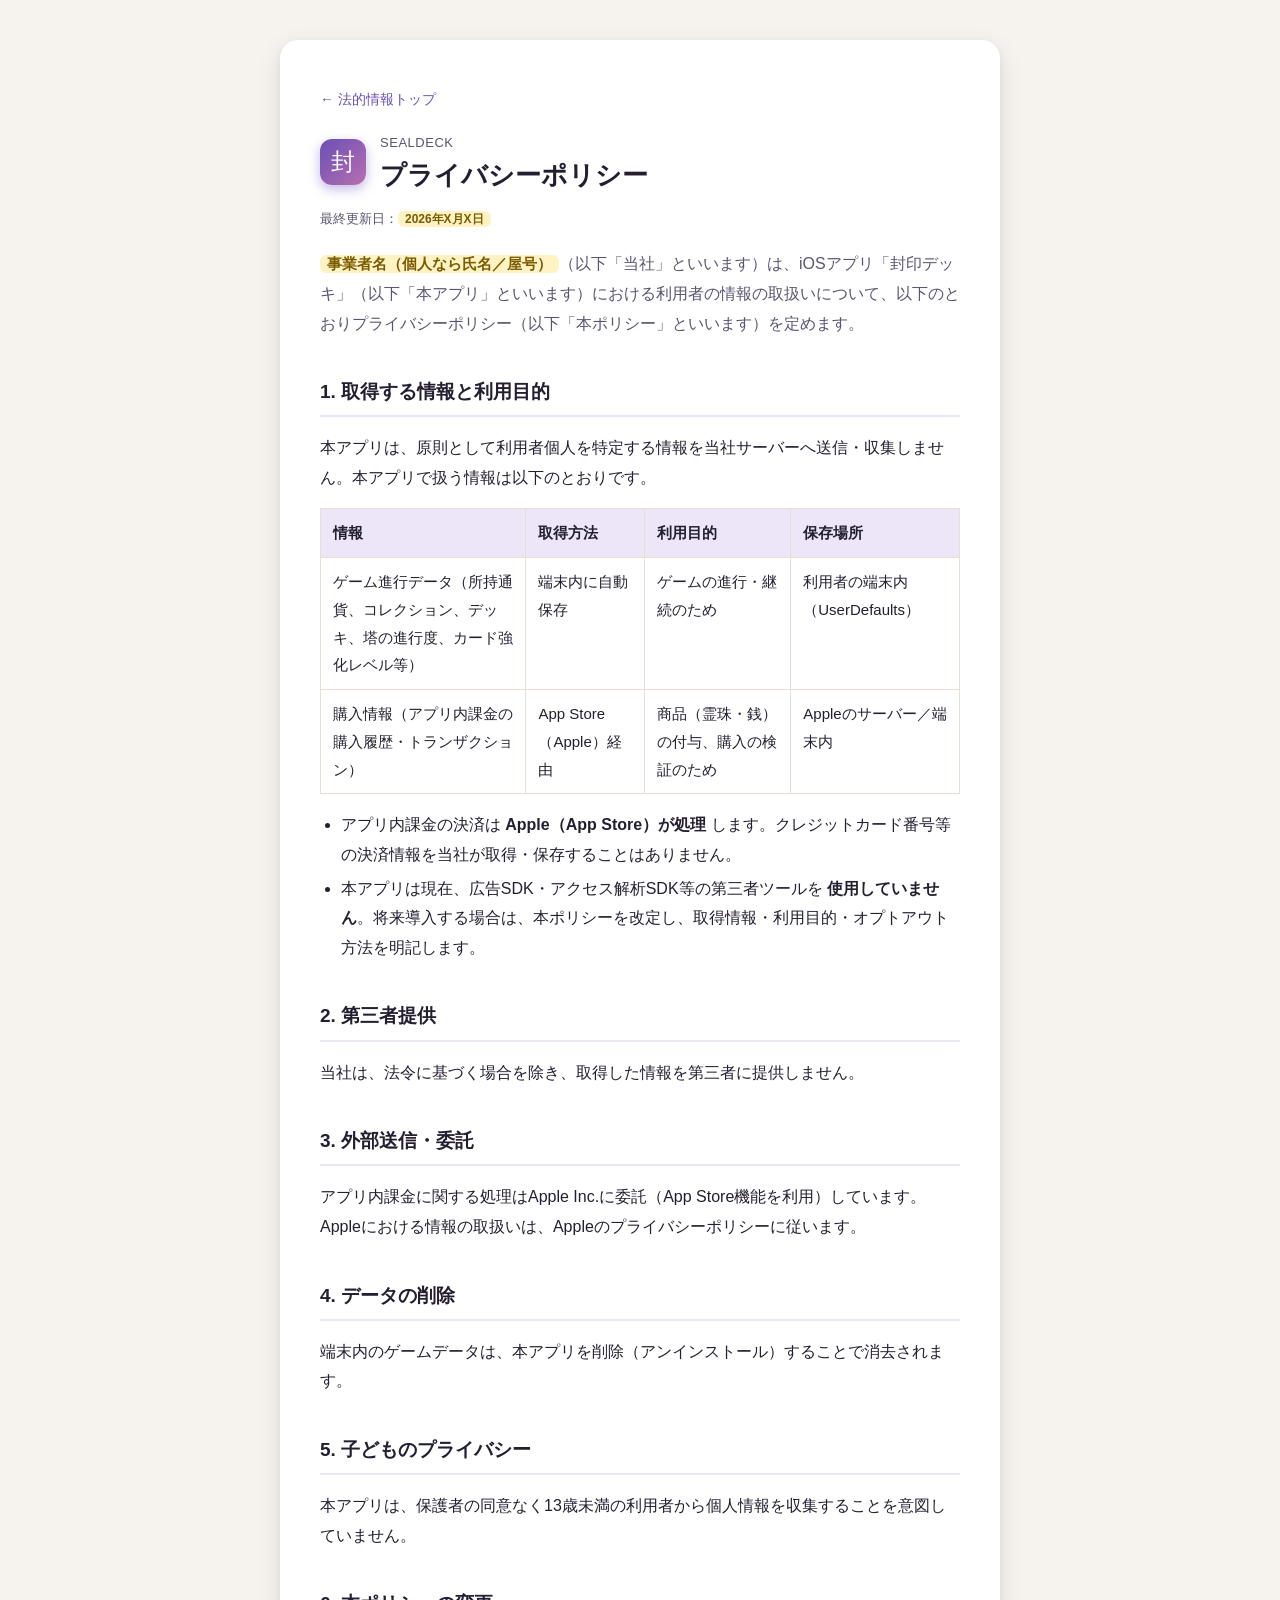
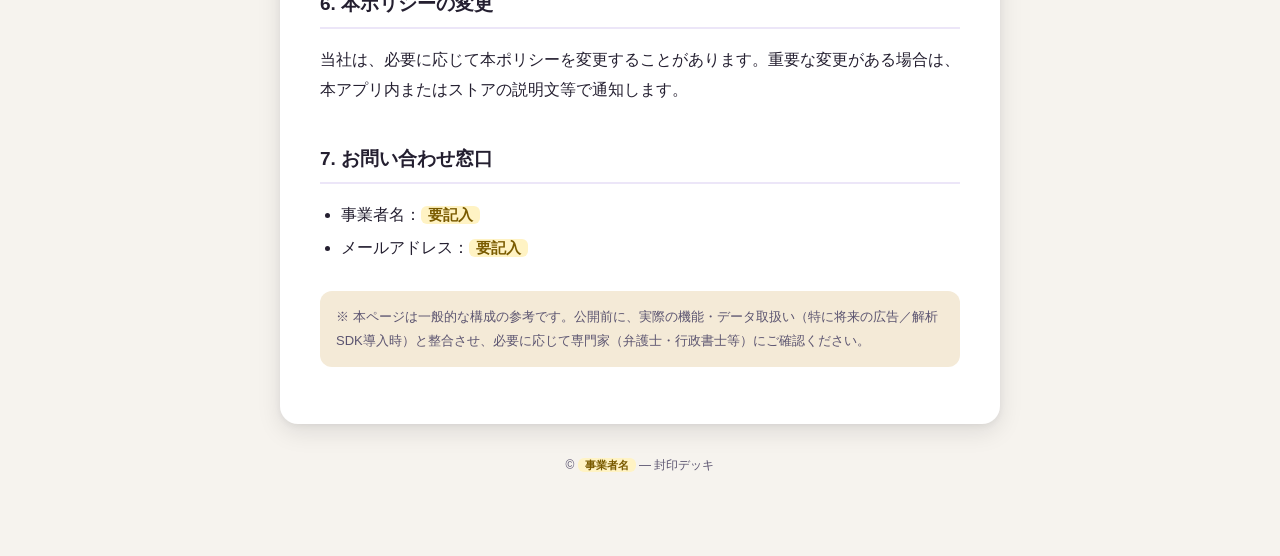
==== privacy.html @ 7f95fdf8 "封印デッキ 法務サイト（プライバシー/利用規約/特商法）初版" ====
<!DOCTYPE html>
<html lang="ja">
<head>
  <meta charset="UTF-8">
  <meta name="viewport" content="width=device-width, initial-scale=1.0">
  <title>プライバシーポリシー｜封印デッキ</title>
  <meta name="description" content="iOSアプリ「封印デッキ」のプライバシーポリシー。ゲームデータは端末内に保存され、課金決済はAppleが処理します。">
  <link rel="stylesheet" href="style.css">
</head>
<body>
  <div class="wrap">
    <div class="paper">
      <a class="back" href="index.html">← 法的情報トップ</a>
      <div class="hero">
        <div class="hero-mark">封</div>
        <div>
          <div class="app-name">SEALDECK</div>
          <h1>プライバシーポリシー</h1>
        </div>
      </div>
      <p class="updated">最終更新日：<span class="todo">2026年X月X日</span></p>

      <p class="lead"><span class="todo">事業者名（個人なら氏名／屋号）</span>（以下「当社」といいます）は、iOSアプリ「封印デッキ」（以下「本アプリ」といいます）における利用者の情報の取扱いについて、以下のとおりプライバシーポリシー（以下「本ポリシー」といいます）を定めます。</p>

      <h2>1. 取得する情報と利用目的</h2>
      <p>本アプリは、原則として利用者個人を特定する情報を当社サーバーへ送信・収集しません。本アプリで扱う情報は以下のとおりです。</p>
      <table>
        <thead><tr><th>情報</th><th>取得方法</th><th>利用目的</th><th>保存場所</th></tr></thead>
        <tbody>
          <tr><td>ゲーム進行データ（所持通貨、コレクション、デッキ、塔の進行度、カード強化レベル等）</td><td>端末内に自動保存</td><td>ゲームの進行・継続のため</td><td>利用者の端末内（UserDefaults）</td></tr>
          <tr><td>購入情報（アプリ内課金の購入履歴・トランザクション）</td><td>App Store（Apple）経由</td><td>商品（霊珠・銭）の付与、購入の検証のため</td><td>Appleのサーバー／端末内</td></tr>
        </tbody>
      </table>
      <ul>
        <li>アプリ内課金の決済は <strong>Apple（App Store）が処理</strong> します。クレジットカード番号等の決済情報を当社が取得・保存することはありません。</li>
        <li>本アプリは現在、広告SDK・アクセス解析SDK等の第三者ツールを <strong>使用していません</strong>。将来導入する場合は、本ポリシーを改定し、取得情報・利用目的・オプトアウト方法を明記します。</li>
      </ul>

      <h2>2. 第三者提供</h2>
      <p>当社は、法令に基づく場合を除き、取得した情報を第三者に提供しません。</p>

      <h2>3. 外部送信・委託</h2>
      <p>アプリ内課金に関する処理はApple Inc.に委託（App Store機能を利用）しています。Appleにおける情報の取扱いは、Appleのプライバシーポリシーに従います。</p>

      <h2>4. データの削除</h2>
      <p>端末内のゲームデータは、本アプリを削除（アンインストール）することで消去されます。</p>

      <h2>5. 子どものプライバシー</h2>
      <p>本アプリは、保護者の同意なく13歳未満の利用者から個人情報を収集することを意図していません。</p>

      <h2>6. 本ポリシーの変更</h2>
      <p>当社は、必要に応じて本ポリシーを変更することがあります。重要な変更がある場合は、本アプリ内またはストアの説明文等で通知します。</p>

      <h2>7. お問い合わせ窓口</h2>
      <ul>
        <li>事業者名：<span class="todo">要記入</span></li>
        <li>メールアドレス：<span class="todo">要記入</span></li>
      </ul>

      <p class="note">※ 本ページは一般的な構成の参考です。公開前に、実際の機能・データ取扱い（特に将来の広告／解析SDK導入時）と整合させ、必要に応じて専門家（弁護士・行政書士等）にご確認ください。</p>
    </div>
    <footer>© <span class="todo">事業者名</span> — 封印デッキ</footer>
  </div>
</body>
</html>
---- style.css ----
:root {
  --bg: #f6f3ee;
  --paper: #ffffff;
  --ink: #241f30;
  --ink-soft: #5b5470;
  --accent: #6a4fb6;
  --accent-2: #b86fb0;
  --accent-soft: #ece6f8;
  --rule: #e6dfd2;
  --warm: #f4ead7;
  --todo-bg: #fff3c4;
  --todo-ink: #7a5b00;
}
@media (prefers-color-scheme: dark) {
  :root {
    --bg: #140f1f;
    --paper: #221b34;
    --ink: #efe9f6;
    --ink-soft: #b6aac8;
    --accent: #c7a6ff;
    --accent-2: #e89ad8;
    --accent-soft: #34275a;
    --rule: #382c52;
    --warm: #33264c;
    --todo-bg: #4a3a12;
    --todo-ink: #ffe6a0;
  }
}
* { box-sizing: border-box; }
html, body {
  margin: 0; padding: 0;
  background: var(--bg); color: var(--ink);
  font-family: -apple-system, BlinkMacSystemFont, "Hiragino Sans", "Yu Gothic", "Meiryo", sans-serif;
  line-height: 1.85; font-size: 16px;
}
a { color: var(--accent); }
.wrap { max-width: 760px; margin: 0 auto; padding: 40px 20px 80px; }
.paper {
  background: var(--paper); border-radius: 18px; padding: 44px 40px;
  box-shadow: 0 8px 24px rgba(20, 15, 31, 0.10), 0 2px 6px rgba(20, 15, 31, 0.06);
}
.hero { display: flex; align-items: center; gap: 14px; margin-bottom: 4px; }
.hero-mark {
  width: 46px; height: 46px; border-radius: 12px; flex: none;
  display: grid; place-items: center; font-size: 24px; color: #fff;
  background: linear-gradient(135deg, var(--accent), var(--accent-2));
  box-shadow: 0 4px 12px rgba(106, 79, 182, 0.4);
}
.app-name { font-size: 13px; color: var(--ink-soft); letter-spacing: .04em; }
h1 { font-size: 26px; margin: 2px 0 0; line-height: 1.4; }
h2 { font-size: 19px; margin: 36px 0 10px; padding-bottom: 6px; border-bottom: 2px solid var(--accent-soft); }
h3 { font-size: 16px; margin: 22px 0 6px; color: var(--accent); }
.updated { color: var(--ink-soft); font-size: 13px; margin: 14px 0 0; }
.lead { color: var(--ink-soft); margin-top: 18px; }
table { width: 100%; border-collapse: collapse; margin: 14px 0; font-size: 15px; }
th, td { border: 1px solid var(--rule); padding: 10px 12px; text-align: left; vertical-align: top; }
th { background: var(--accent-soft); font-weight: 700; white-space: nowrap; }
ul, ol { padding-left: 1.3em; }
li { margin: 4px 0; }
.todo {
  background: var(--todo-bg); color: var(--todo-ink);
  padding: 1px 7px; border-radius: 6px; font-weight: 700; font-size: .92em;
  white-space: nowrap;
}
.note {
  margin-top: 28px; padding: 14px 16px; border-radius: 12px;
  background: var(--warm); color: var(--ink-soft); font-size: 13px;
}
.back { display: inline-block; margin-bottom: 18px; font-size: 14px; text-decoration: none; }
.back:hover { text-decoration: underline; }
.cards { display: grid; gap: 14px; margin-top: 26px; }
.card {
  display: block; text-decoration: none; color: inherit;
  border: 1px solid var(--rule); border-radius: 14px; padding: 18px 20px;
  transition: transform .12s ease, box-shadow .12s ease, border-color .12s ease;
}
.card:hover { transform: translateY(-2px); border-color: var(--accent); box-shadow: 0 6px 18px rgba(106, 79, 182, .18); }
.card .t { font-size: 17px; font-weight: 700; }
.card .d { font-size: 13px; color: var(--ink-soft); margin-top: 4px; }
.card .arrow { float: right; color: var(--accent); font-size: 18px; }
footer { text-align: center; color: var(--ink-soft); font-size: 12px; margin-top: 30px; }
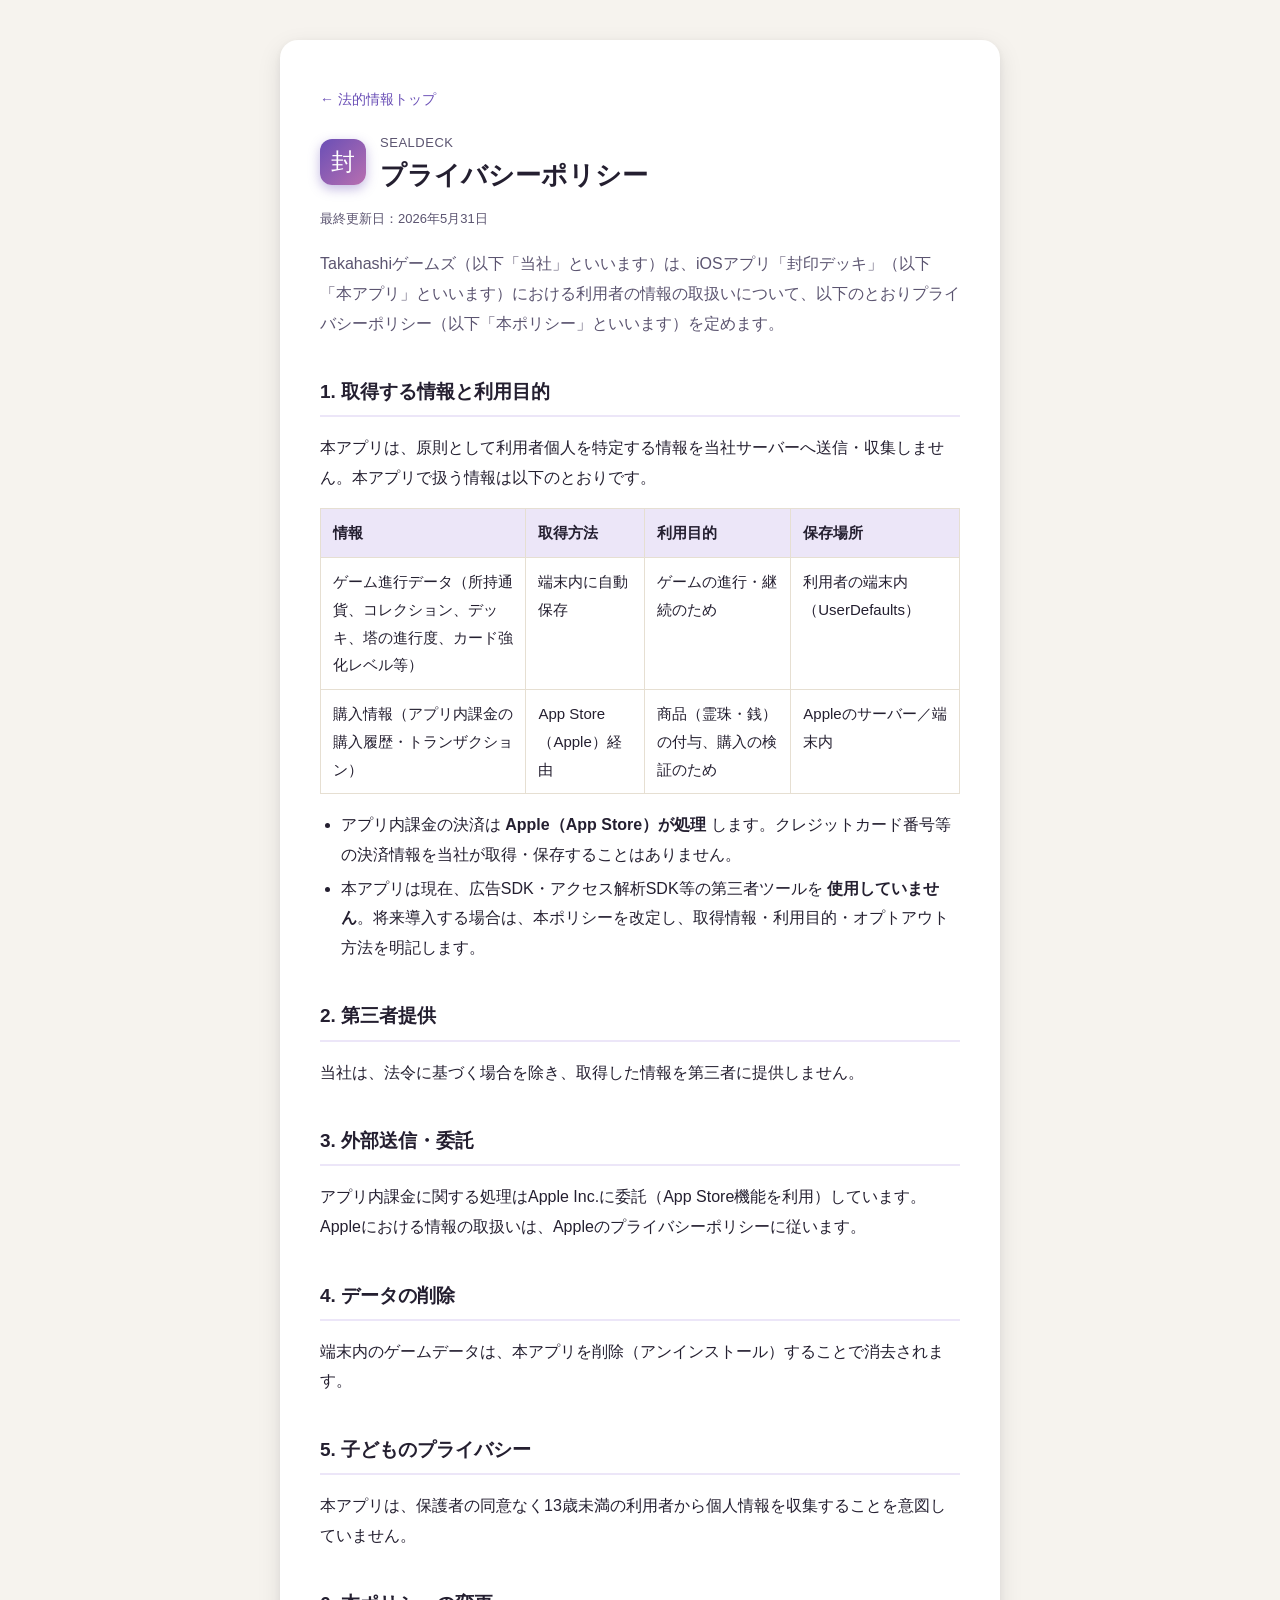
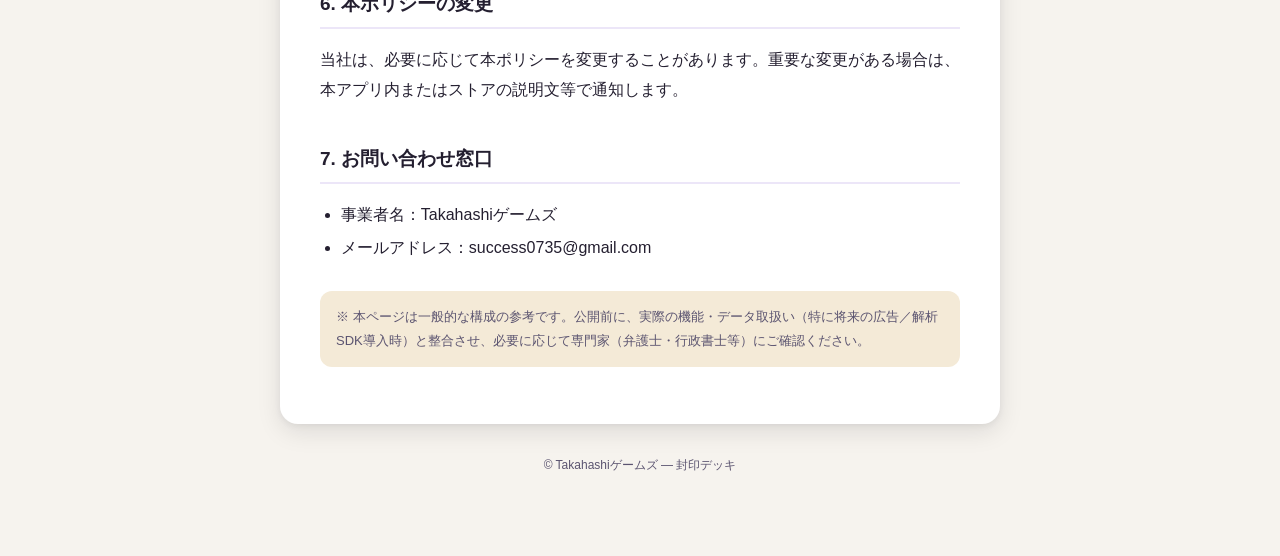
==== commit b5cf74bc: "事業者情報を記入（屋号・連絡先メール・最終更新日） - 事業者名/販売事業者/発行者: Takahashiゲームズ - 連絡先・苦情窓口メール: success0735@gmail.com - 最終更" ====
--- a/privacy.html
+++ b/privacy.html
@@ -18,9 +18,9 @@
           <h1>プライバシーポリシー</h1>
         </div>
       </div>
-      <p class="updated">最終更新日：<span class="todo">2026年X月X日</span></p>
+      <p class="updated">最終更新日：2026年5月31日</p>
 
-      <p class="lead"><span class="todo">事業者名（個人なら氏名／屋号）</span>（以下「当社」といいます）は、iOSアプリ「封印デッキ」（以下「本アプリ」といいます）における利用者の情報の取扱いについて、以下のとおりプライバシーポリシー（以下「本ポリシー」といいます）を定めます。</p>
+      <p class="lead">Takahashiゲームズ（以下「当社」といいます）は、iOSアプリ「封印デッキ」（以下「本アプリ」といいます）における利用者の情報の取扱いについて、以下のとおりプライバシーポリシー（以下「本ポリシー」といいます）を定めます。</p>
 
       <h2>1. 取得する情報と利用目的</h2>
       <p>本アプリは、原則として利用者個人を特定する情報を当社サーバーへ送信・収集しません。本アプリで扱う情報は以下のとおりです。</p>
@@ -53,13 +53,13 @@
 
       <h2>7. お問い合わせ窓口</h2>
       <ul>
-        <li>事業者名：<span class="todo">要記入</span></li>
-        <li>メールアドレス：<span class="todo">要記入</span></li>
+        <li>事業者名：Takahashiゲームズ</li>
+        <li>メールアドレス：success0735@gmail.com</li>
       </ul>
 
       <p class="note">※ 本ページは一般的な構成の参考です。公開前に、実際の機能・データ取扱い（特に将来の広告／解析SDK導入時）と整合させ、必要に応じて専門家（弁護士・行政書士等）にご確認ください。</p>
     </div>
-    <footer>© <span class="todo">事業者名</span> — 封印デッキ</footer>
+    <footer>© Takahashiゲームズ — 封印デッキ</footer>
   </div>
 </body>
 </html>
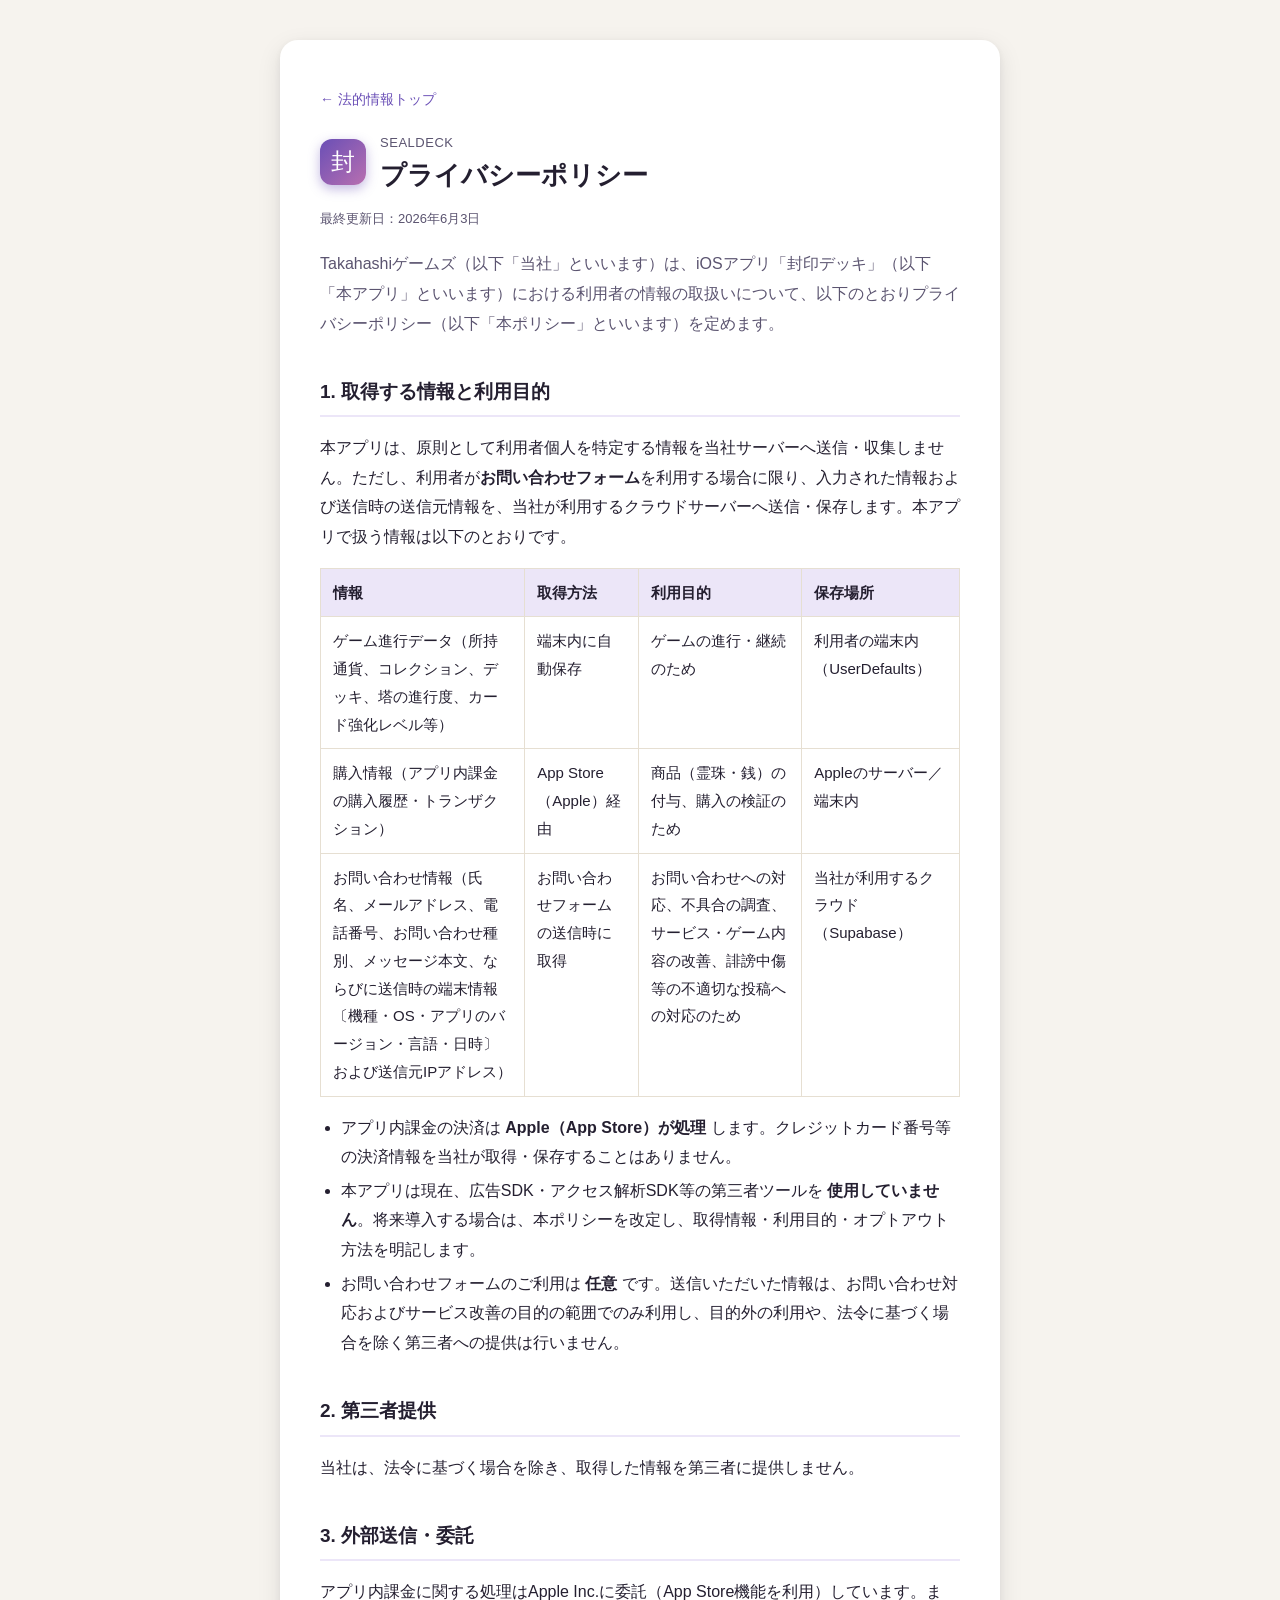
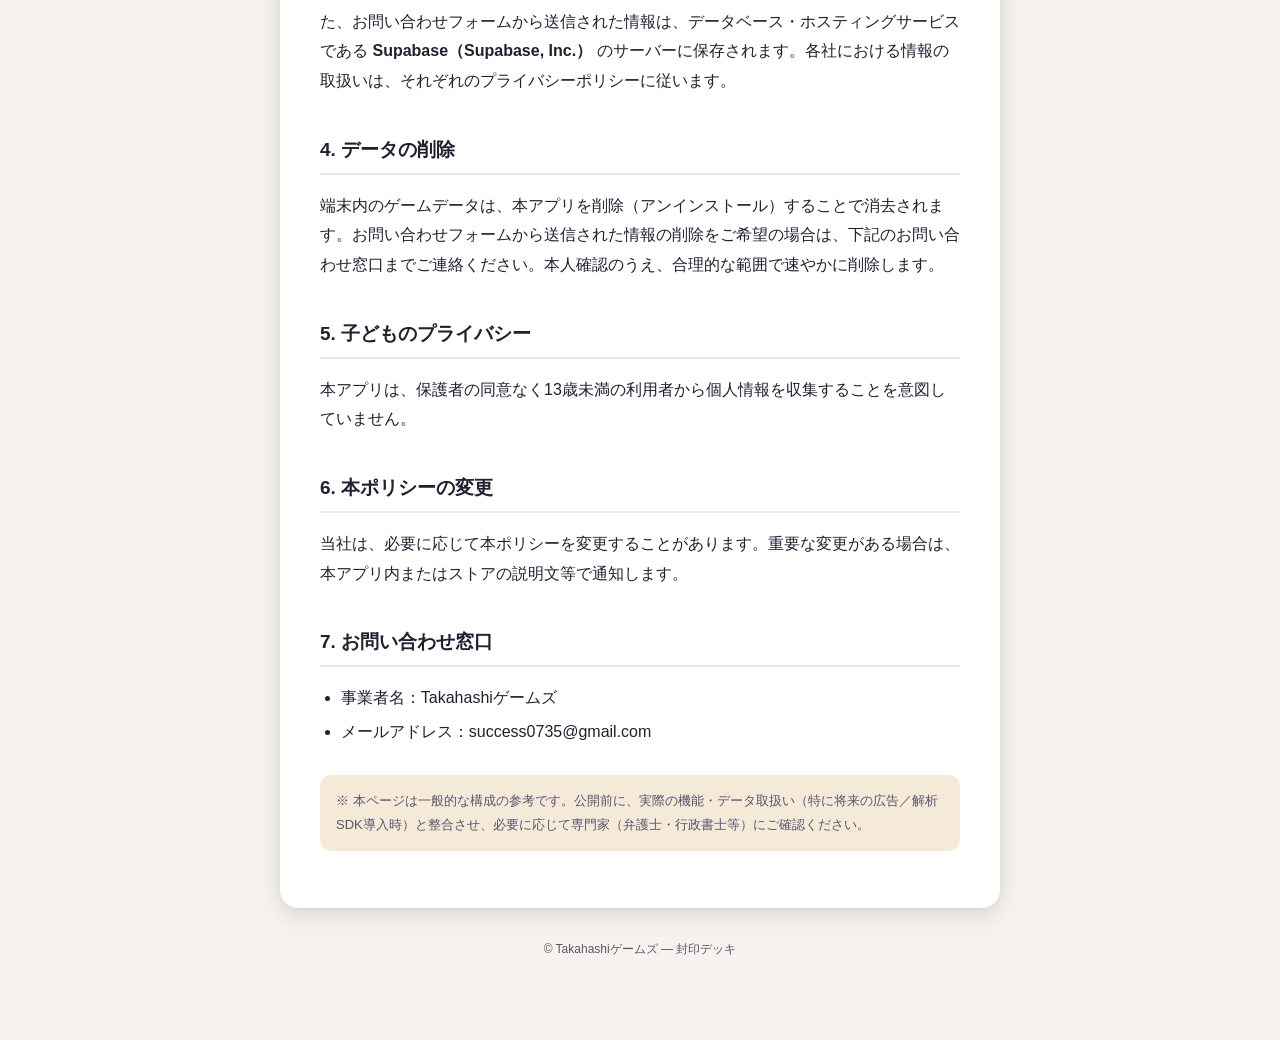
==== commit 595fb607: "プライバシーポリシーにお問い合わせ情報の取扱いを追記 お問い合わせフォーム導入に伴い、氏名・メール・電話・メッセージ・ 端末情報・送信元IPの収集と、Supabaseでの保存・委託、削除請求窓口を明記" ====
--- a/privacy.html
+++ b/privacy.html
@@ -18,32 +18,34 @@
           <h1>プライバシーポリシー</h1>
         </div>
       </div>
-      <p class="updated">最終更新日：2026年5月31日</p>
+      <p class="updated">最終更新日：2026年6月3日</p>
 
       <p class="lead">Takahashiゲームズ（以下「当社」といいます）は、iOSアプリ「封印デッキ」（以下「本アプリ」といいます）における利用者の情報の取扱いについて、以下のとおりプライバシーポリシー（以下「本ポリシー」といいます）を定めます。</p>
 
       <h2>1. 取得する情報と利用目的</h2>
-      <p>本アプリは、原則として利用者個人を特定する情報を当社サーバーへ送信・収集しません。本アプリで扱う情報は以下のとおりです。</p>
+      <p>本アプリは、原則として利用者個人を特定する情報を当社サーバーへ送信・収集しません。ただし、利用者が<strong>お問い合わせフォーム</strong>を利用する場合に限り、入力された情報および送信時の送信元情報を、当社が利用するクラウドサーバーへ送信・保存します。本アプリで扱う情報は以下のとおりです。</p>
       <table>
         <thead><tr><th>情報</th><th>取得方法</th><th>利用目的</th><th>保存場所</th></tr></thead>
         <tbody>
           <tr><td>ゲーム進行データ（所持通貨、コレクション、デッキ、塔の進行度、カード強化レベル等）</td><td>端末内に自動保存</td><td>ゲームの進行・継続のため</td><td>利用者の端末内（UserDefaults）</td></tr>
           <tr><td>購入情報（アプリ内課金の購入履歴・トランザクション）</td><td>App Store（Apple）経由</td><td>商品（霊珠・銭）の付与、購入の検証のため</td><td>Appleのサーバー／端末内</td></tr>
+          <tr><td>お問い合わせ情報（氏名、メールアドレス、電話番号、お問い合わせ種別、メッセージ本文、ならびに送信時の端末情報〔機種・OS・アプリのバージョン・言語・日時〕および送信元IPアドレス）</td><td>お問い合わせフォームの送信時に取得</td><td>お問い合わせへの対応、不具合の調査、サービス・ゲーム内容の改善、誹謗中傷等の不適切な投稿への対応のため</td><td>当社が利用するクラウド（Supabase）</td></tr>
         </tbody>
       </table>
       <ul>
         <li>アプリ内課金の決済は <strong>Apple（App Store）が処理</strong> します。クレジットカード番号等の決済情報を当社が取得・保存することはありません。</li>
         <li>本アプリは現在、広告SDK・アクセス解析SDK等の第三者ツールを <strong>使用していません</strong>。将来導入する場合は、本ポリシーを改定し、取得情報・利用目的・オプトアウト方法を明記します。</li>
+        <li>お問い合わせフォームのご利用は <strong>任意</strong> です。送信いただいた情報は、お問い合わせ対応およびサービス改善の目的の範囲でのみ利用し、目的外の利用や、法令に基づく場合を除く第三者への提供は行いません。</li>
       </ul>
 
       <h2>2. 第三者提供</h2>
       <p>当社は、法令に基づく場合を除き、取得した情報を第三者に提供しません。</p>
 
       <h2>3. 外部送信・委託</h2>
-      <p>アプリ内課金に関する処理はApple Inc.に委託（App Store機能を利用）しています。Appleにおける情報の取扱いは、Appleのプライバシーポリシーに従います。</p>
+      <p>アプリ内課金に関する処理はApple Inc.に委託（App Store機能を利用）しています。また、お問い合わせフォームから送信された情報は、データベース・ホスティングサービスである <strong>Supabase（Supabase, Inc.）</strong> のサーバーに保存されます。各社における情報の取扱いは、それぞれのプライバシーポリシーに従います。</p>
 
       <h2>4. データの削除</h2>
-      <p>端末内のゲームデータは、本アプリを削除（アンインストール）することで消去されます。</p>
+      <p>端末内のゲームデータは、本アプリを削除（アンインストール）することで消去されます。お問い合わせフォームから送信された情報の削除をご希望の場合は、下記のお問い合わせ窓口までご連絡ください。本人確認のうえ、合理的な範囲で速やかに削除します。</p>
 
       <h2>5. 子どものプライバシー</h2>
       <p>本アプリは、保護者の同意なく13歳未満の利用者から個人情報を収集することを意図していません。</p>
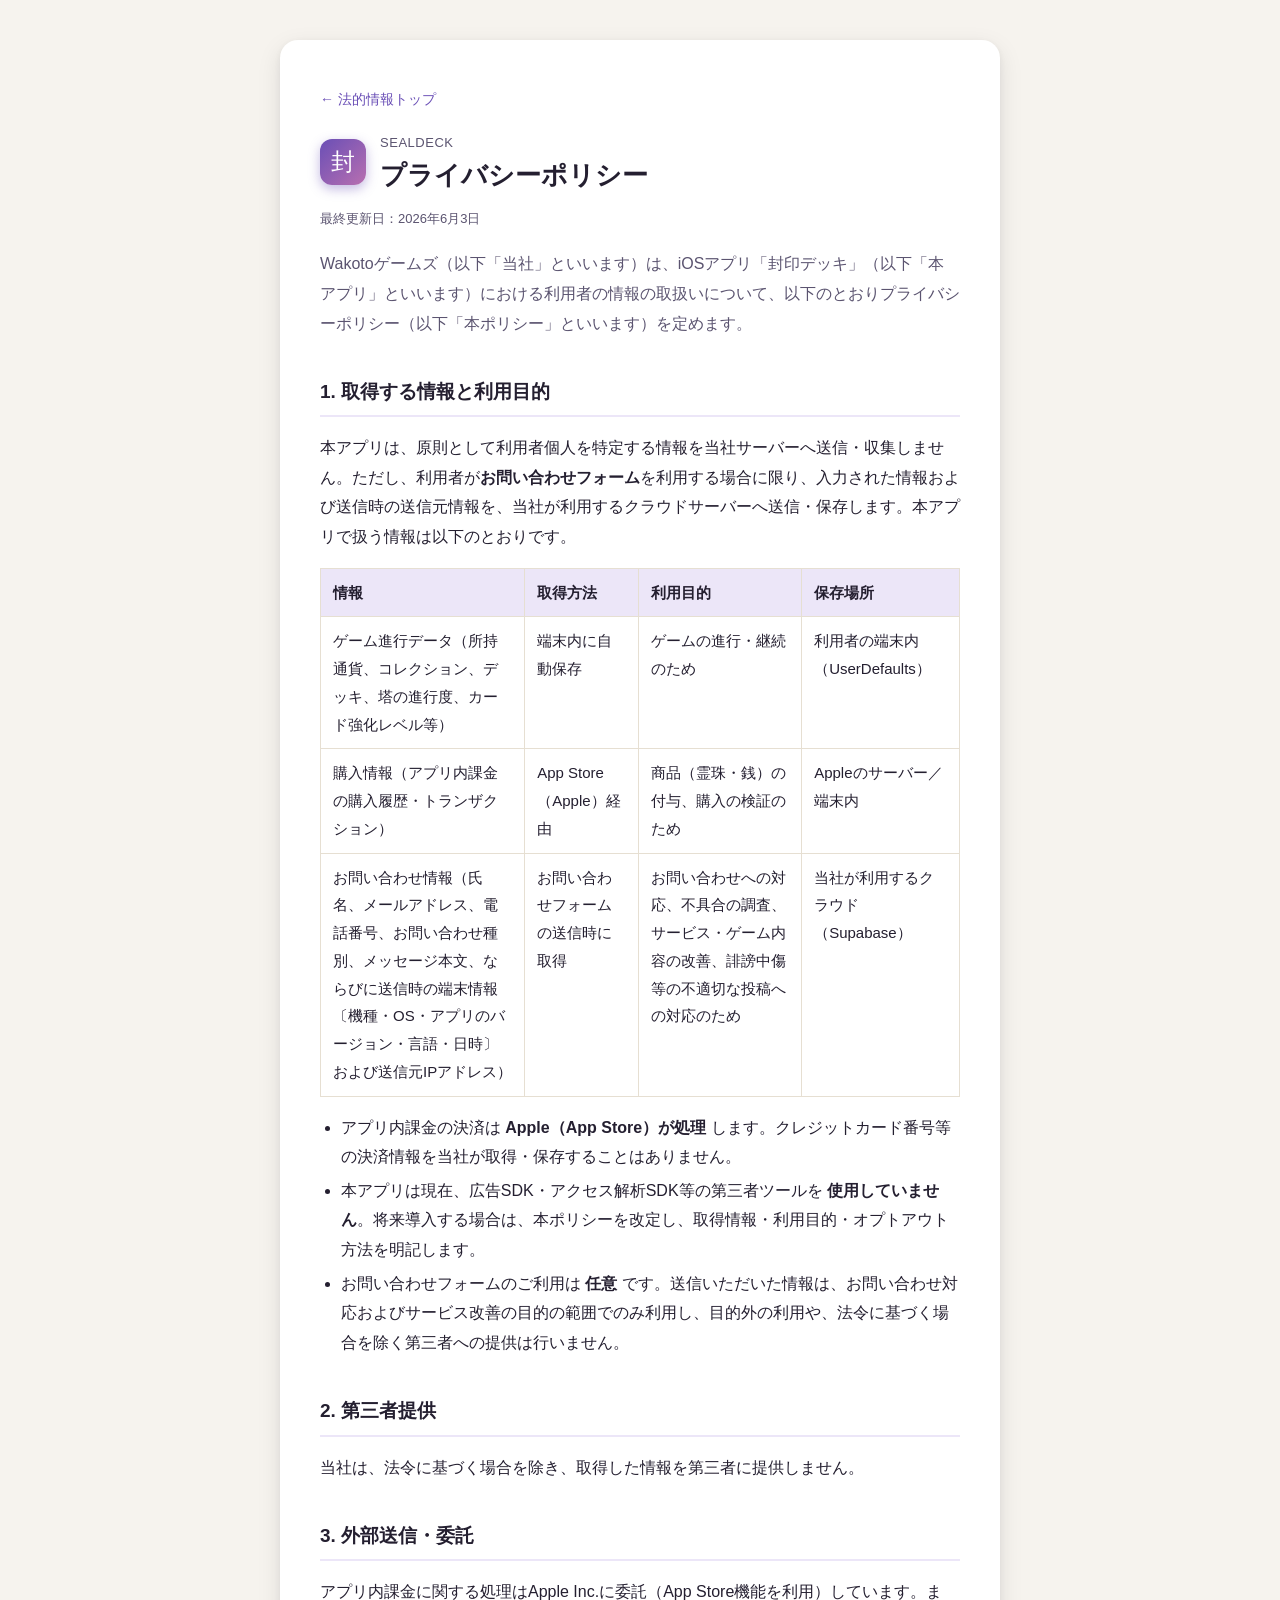
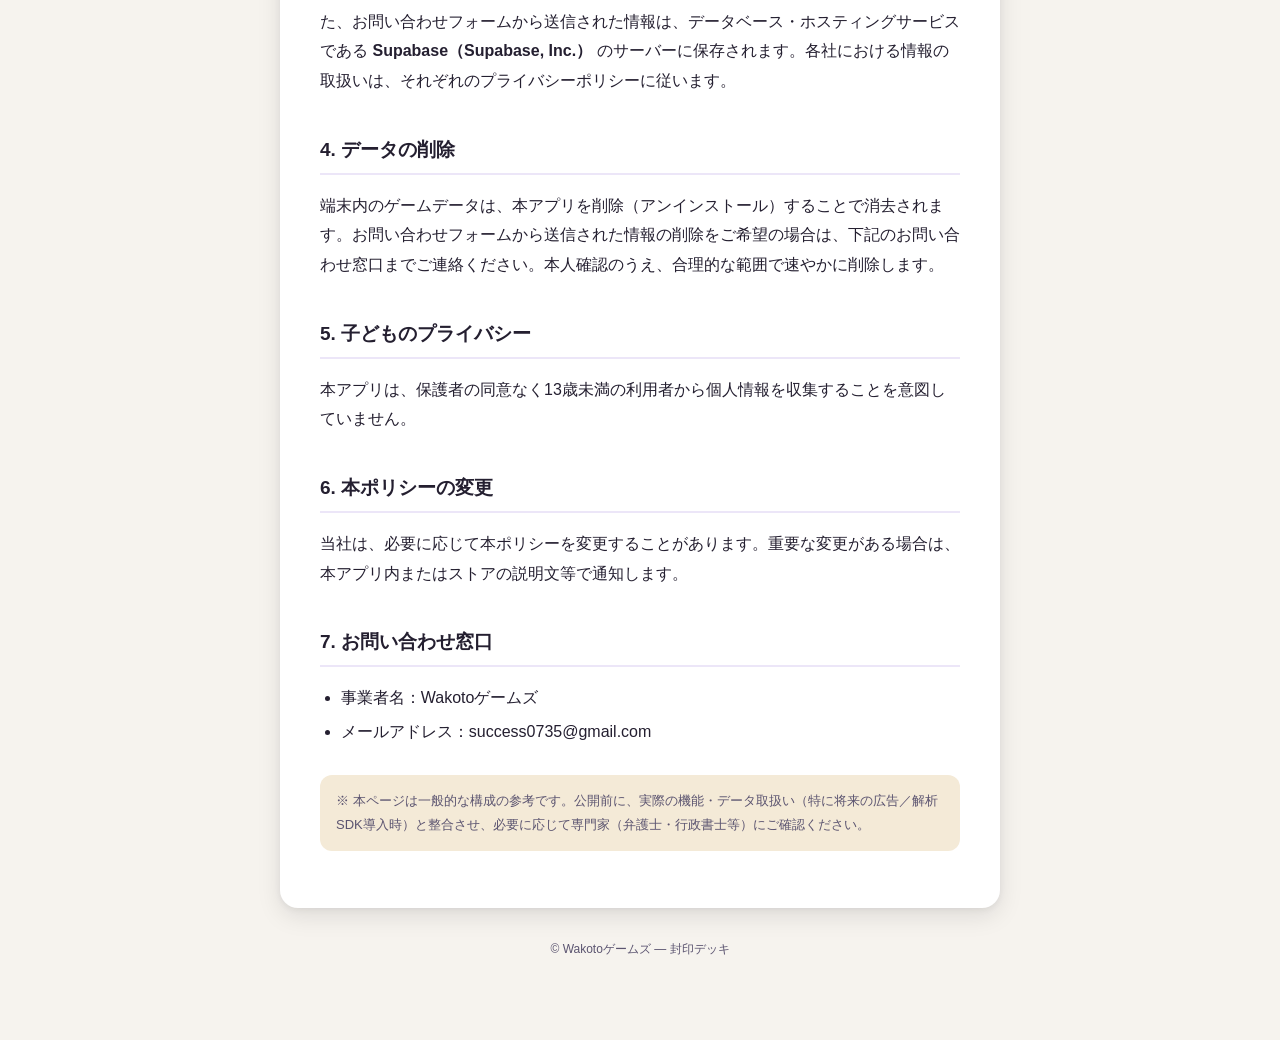
==== commit 1ebc0414: "事業者表記をWakotoゲームズに変更 Co-Authored-By: Claude <noreply@anthropic.com>" ====
--- a/privacy.html
+++ b/privacy.html
@@ -20,7 +20,7 @@
       </div>
       <p class="updated">最終更新日：2026年6月3日</p>
 
-      <p class="lead">Takahashiゲームズ（以下「当社」といいます）は、iOSアプリ「封印デッキ」（以下「本アプリ」といいます）における利用者の情報の取扱いについて、以下のとおりプライバシーポリシー（以下「本ポリシー」といいます）を定めます。</p>
+      <p class="lead">Wakotoゲームズ（以下「当社」といいます）は、iOSアプリ「封印デッキ」（以下「本アプリ」といいます）における利用者の情報の取扱いについて、以下のとおりプライバシーポリシー（以下「本ポリシー」といいます）を定めます。</p>
 
       <h2>1. 取得する情報と利用目的</h2>
       <p>本アプリは、原則として利用者個人を特定する情報を当社サーバーへ送信・収集しません。ただし、利用者が<strong>お問い合わせフォーム</strong>を利用する場合に限り、入力された情報および送信時の送信元情報を、当社が利用するクラウドサーバーへ送信・保存します。本アプリで扱う情報は以下のとおりです。</p>
@@ -55,13 +55,13 @@
 
       <h2>7. お問い合わせ窓口</h2>
       <ul>
-        <li>事業者名：Takahashiゲームズ</li>
+        <li>事業者名：Wakotoゲームズ</li>
         <li>メールアドレス：success0735@gmail.com</li>
       </ul>
 
       <p class="note">※ 本ページは一般的な構成の参考です。公開前に、実際の機能・データ取扱い（特に将来の広告／解析SDK導入時）と整合させ、必要に応じて専門家（弁護士・行政書士等）にご確認ください。</p>
     </div>
-    <footer>© Takahashiゲームズ — 封印デッキ</footer>
+    <footer>© Wakotoゲームズ — 封印デッキ</footer>
   </div>
 </body>
 </html>
